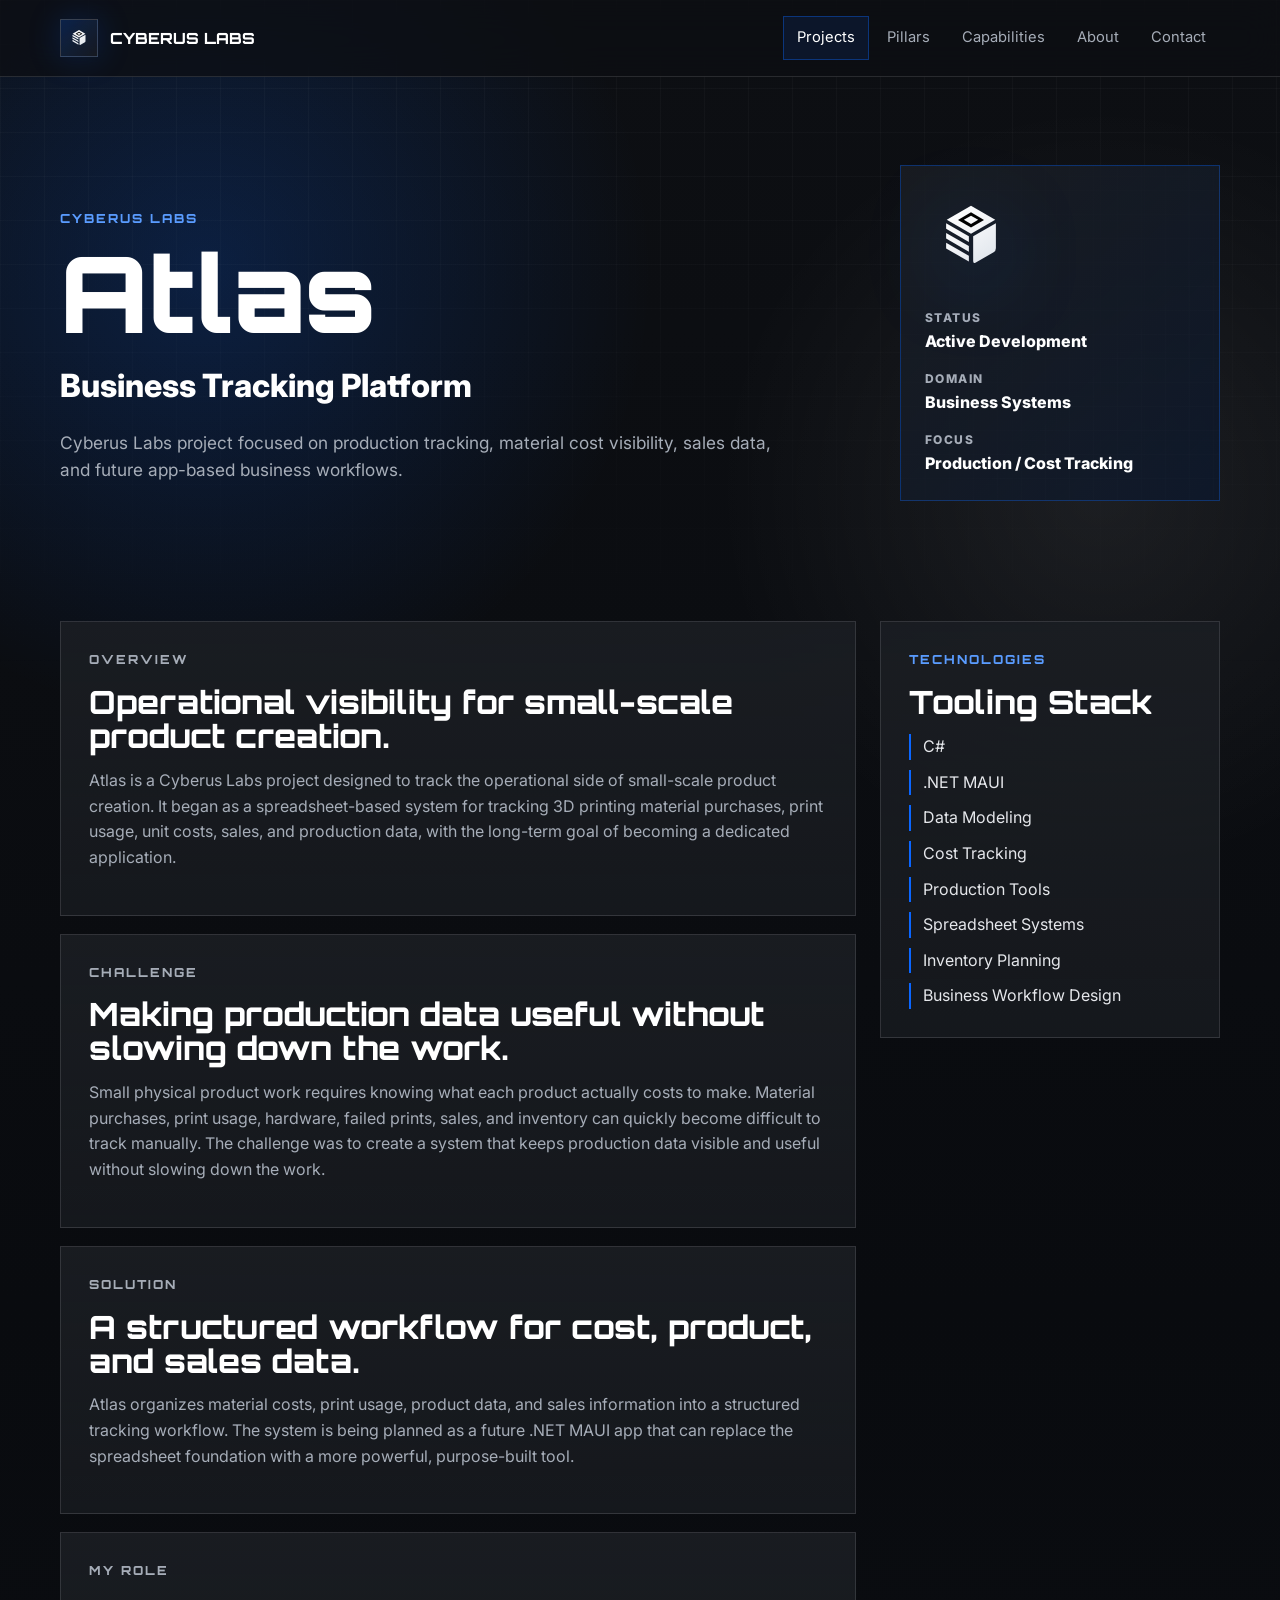
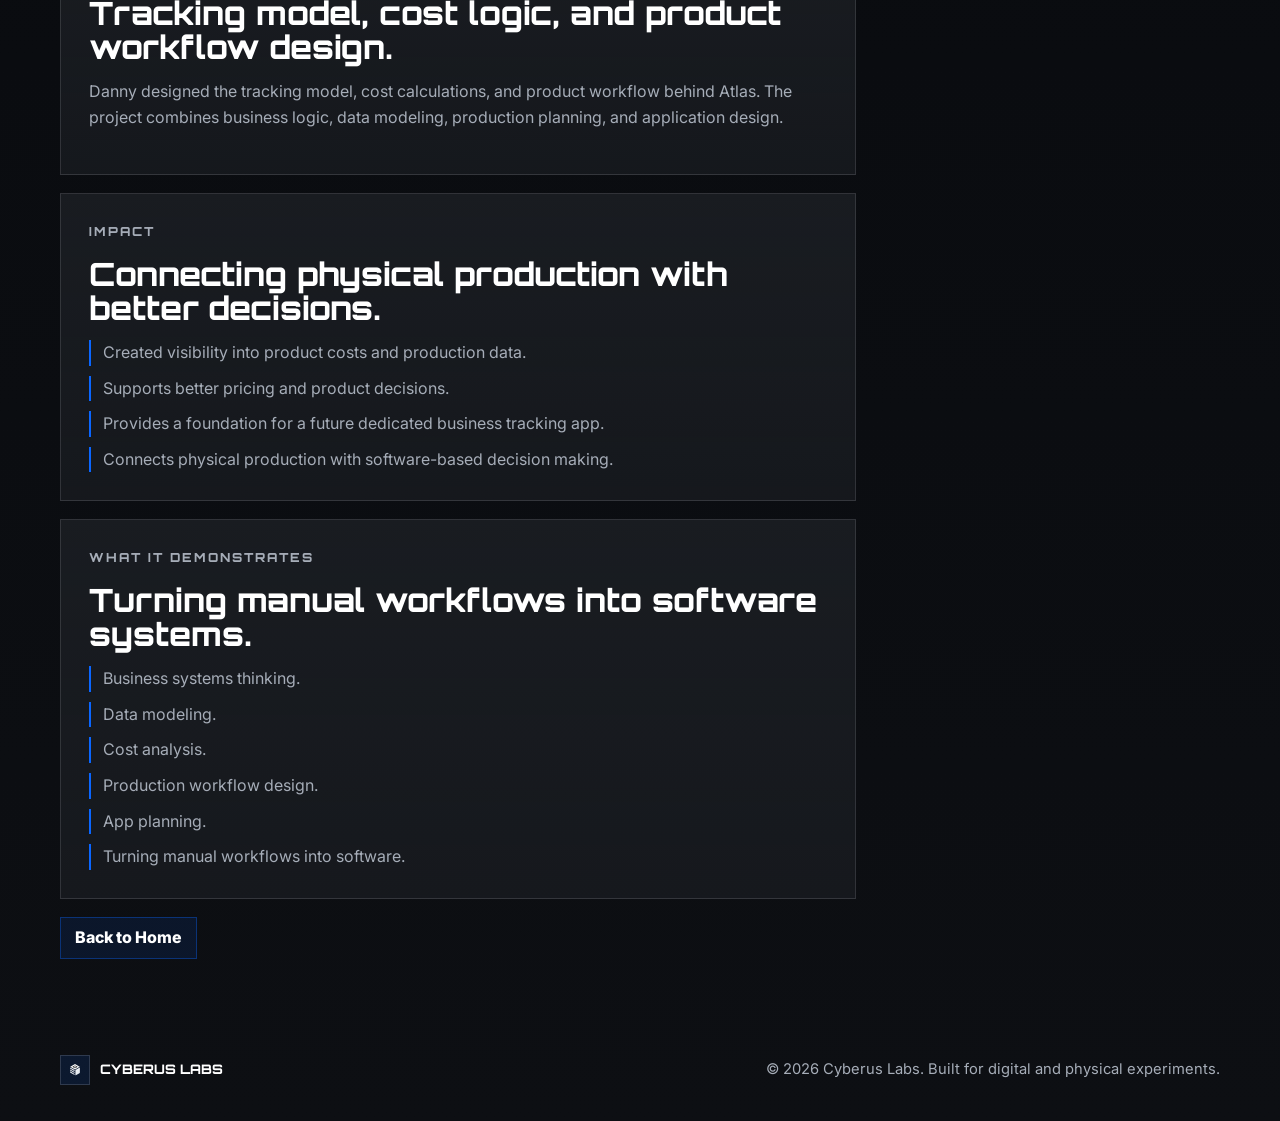
==== projects/atlas.html @ 406e0c1b "Link project cards and polish project nav states" ====
<!DOCTYPE html>
<html lang="en">
<head>
  <meta charset="UTF-8">
  <meta name="viewport" content="width=device-width, initial-scale=1.0">
  <meta name="description" content="Atlas project detail page for Cyberus Labs, focused on production tracking and business workflow design.">
  <title>Atlas | Cyberus Labs</title>
  <link rel="icon" href="../assets/logo/cyberus-cube.svg" type="image/svg+xml">
  <link rel="preconnect" href="https://fonts.googleapis.com">
  <link rel="preconnect" href="https://fonts.gstatic.com" crossorigin>
  <link href="https://fonts.googleapis.com/css2?family=Inter:wght@400;500;600;700;800&family=Orbitron:wght@600;700;800;900&display=swap" rel="stylesheet">
  <link rel="stylesheet" href="../styles.css">
</head>
<body class="project-page">
  <div class="site-shell">
    <header class="site-header subpage-header" data-header>
      <nav class="nav subpage-nav" aria-label="Project navigation">
        <a class="brand" href="../index.html" aria-label="Cyberus Labs home">
          <img class="brand-mark" src="../assets/logo/cyberus-cube.svg" alt="" aria-hidden="true">
          <span class="brand-name">Cyberus Labs</span>
        </a>
        <div class="nav-links is-static">
          <a href="../index.html#projects" aria-current="page">Projects</a>
          <a href="../index.html#pillars">Pillars</a>
          <a href="../index.html#capabilities">Capabilities</a>
          <a href="../index.html#about">About</a>
          <a href="../index.html#contact">Contact</a>
        </div>
      </nav>
    </header>

    <main>
      <section class="section project-detail-hero">
        <div>
          <p class="eyebrow">Cyberus Labs</p>
          <h1>Atlas</h1>
          <p class="project-detail-subtitle">Business Tracking Platform</p>
          <p class="project-context">Cyberus Labs project focused on production tracking, material cost visibility, sales data, and future app-based business workflows.</p>
        </div>
        <aside class="project-meta-panel" aria-label="Atlas project summary">
          <img src="../assets/logo/cyberus-cube.svg" alt="" aria-hidden="true">
          <dl>
            <div><dt>Status</dt><dd>Active Development</dd></div>
            <div><dt>Domain</dt><dd>Business Systems</dd></div>
            <div><dt>Focus</dt><dd>Production / Cost Tracking</dd></div>
          </dl>
        </aside>
      </section>

      <section class="section project-detail-grid">
        <div class="detail-stack">
          <article class="detail-card">
            <p class="eyebrow">Overview</p>
            <h2>Operational visibility for small-scale product creation.</h2>
            <p>Atlas is a Cyberus Labs project designed to track the operational side of small-scale product creation. It began as a spreadsheet-based system for tracking 3D printing material purchases, print usage, unit costs, sales, and production data, with the long-term goal of becoming a dedicated application.</p>
          </article>
          <article class="detail-card">
            <p class="eyebrow">Challenge</p>
            <h2>Making production data useful without slowing down the work.</h2>
            <p>Small physical product work requires knowing what each product actually costs to make. Material purchases, print usage, hardware, failed prints, sales, and inventory can quickly become difficult to track manually. The challenge was to create a system that keeps production data visible and useful without slowing down the work.</p>
          </article>
          <article class="detail-card">
            <p class="eyebrow">Solution</p>
            <h2>A structured workflow for cost, product, and sales data.</h2>
            <p>Atlas organizes material costs, print usage, product data, and sales information into a structured tracking workflow. The system is being planned as a future .NET MAUI app that can replace the spreadsheet foundation with a more powerful, purpose-built tool.</p>
          </article>
          <article class="detail-card">
            <p class="eyebrow">My Role</p>
            <h2>Tracking model, cost logic, and product workflow design.</h2>
            <p>Danny designed the tracking model, cost calculations, and product workflow behind Atlas. The project combines business logic, data modeling, production planning, and application design.</p>
          </article>
          <article class="detail-card">
            <p class="eyebrow">Impact</p>
            <h2>Connecting physical production with better decisions.</h2>
            <ul class="detail-list">
              <li>Created visibility into product costs and production data.</li>
              <li>Supports better pricing and product decisions.</li>
              <li>Provides a foundation for a future dedicated business tracking app.</li>
              <li>Connects physical production with software-based decision making.</li>
            </ul>
          </article>
          <article class="detail-card">
            <p class="eyebrow">What It Demonstrates</p>
            <h2>Turning manual workflows into software systems.</h2>
            <ul class="detail-list">
              <li>Business systems thinking.</li>
              <li>Data modeling.</li>
              <li>Cost analysis.</li>
              <li>Production workflow design.</li>
              <li>App planning.</li>
              <li>Turning manual workflows into software.</li>
            </ul>
          </article>
          <a class="back-link" href="../index.html#projects">Back to Home</a>
        </div>

        <aside class="technology-card">
          <p class="eyebrow">Technologies</p>
          <h2>Tooling Stack</h2>
          <ul class="technology-list">
            <li>C#</li>
            <li>.NET MAUI</li>
            <li>Data Modeling</li>
            <li>Cost Tracking</li>
            <li>Production Tools</li>
            <li>Spreadsheet Systems</li>
            <li>Inventory Planning</li>
            <li>Business Workflow Design</li>
          </ul>
        </aside>
      </section>
    </main>

    <footer class="site-footer">
      <a class="footer-brand" href="../index.html" aria-label="Cyberus Labs home">
        <img src="../assets/logo/cyberus-cube.svg" alt="" aria-hidden="true">
        <span>Cyberus Labs</span>
      </a>
      <p>&copy; <span data-year></span> Cyberus Labs. Built for digital and physical experiments.</p>
    </footer>
  </div>
  <script src="../script.js"></script>
</body>
</html>
---- styles.css ----
:root {
  --bg: #0d0f13;
  --surface: #1a1d22;
  --surface-2: #242933;
  --accent: #0a66ff;
  --accent-soft: #5a9cff;
  --text: #e5e7eb;
  --white: #ffffff;
  --muted: #a6adb8;
  --line: rgba(229, 231, 235, 0.13);
  --shadow: rgba(10, 102, 255, 0.22);
  --max-width: 1160px;
}

* {
  box-sizing: border-box;
}

html {
  scroll-behavior: smooth;
}

body {
  margin: 0;
  min-width: 320px;
  color: var(--text);
  font-family: Inter, ui-sans-serif, system-ui, -apple-system, BlinkMacSystemFont, "Segoe UI", sans-serif;
  background:
    radial-gradient(circle at 16% 10%, rgba(10, 102, 255, 0.2), transparent 28rem),
    radial-gradient(circle at 86% 18%, rgba(255, 255, 255, 0.07), transparent 24rem),
    linear-gradient(180deg, var(--bg) 0%, #090b0f 48%, var(--bg) 100%);
  line-height: 1.6;
}

body::before {
  position: fixed;
  inset: 0;
  z-index: -2;
  content: "";
  background-image:
    linear-gradient(rgba(229, 231, 235, 0.035) 1px, transparent 1px),
    linear-gradient(90deg, rgba(229, 231, 235, 0.035) 1px, transparent 1px);
  background-size: 44px 44px;
  mask-image: linear-gradient(to bottom, #000 0%, transparent 78%);
}

a {
  color: inherit;
  text-decoration: none;
}

img {
  display: block;
  max-width: 100%;
}

.site-shell {
  overflow: hidden;
}

.site-header {
  position: sticky;
  top: 0;
  z-index: 20;
  border-bottom: 1px solid transparent;
  background: rgba(13, 15, 19, 0.72);
  backdrop-filter: blur(18px);
  transition: border-color 180ms ease, background 180ms ease;
}

.site-header.is-scrolled {
  border-color: var(--line);
  background: rgba(13, 15, 19, 0.92);
}

.nav {
  display: flex;
  align-items: center;
  justify-content: space-between;
  width: min(100% - 40px, var(--max-width));
  min-height: 76px;
  margin: 0 auto;
}

.brand,
.footer-brand,
h1,
h2,
h3,
.eyebrow,
.button,
.panel-topline,
.telemetry,
.status-grid strong,
.pillars-grid span,
.card-index,
.status-badge,
.capability-icon,
.about-stats span {
  font-family: Orbitron, Inter, ui-sans-serif, system-ui, sans-serif;
}

.brand {
  display: inline-flex;
  align-items: center;
  gap: 12px;
  font-weight: 800;
  text-transform: uppercase;
}

.brand-mark {
  width: 38px;
  height: 38px;
  padding: 6px;
  border: 1px solid rgba(229, 231, 235, 0.18);
  background: linear-gradient(135deg, rgba(10, 102, 255, 0.22), rgba(255, 255, 255, 0.04));
  box-shadow: 0 0 34px rgba(10, 102, 255, 0.2);
}

.brand-name {
  color: var(--white);
  font-size: 0.96rem;
}

.nav-links {
  display: flex;
  align-items: center;
  gap: 4px;
}

.nav-links.is-static {
  display: flex;
}

.nav-links a {
  border: 1px solid transparent;
  padding: 9px 13px;
  color: var(--muted);
  font-size: 0.92rem;
  transition: color 180ms ease, border-color 180ms ease, background 180ms ease;
}

.nav-links a:hover,
.nav-links a:focus-visible,
.nav-links a[aria-current="page"] {
  border-color: rgba(10, 102, 255, 0.38);
  color: var(--white);
  background: rgba(10, 102, 255, 0.1);
  outline: none;
}

.nav-toggle {
  display: none;
  width: 44px;
  height: 44px;
  border: 1px solid var(--line);
  background: rgba(26, 29, 34, 0.86);
  color: var(--text);
}

.nav-toggle span:not(.sr-only) {
  display: block;
  width: 18px;
  height: 2px;
  margin: 4px auto;
  background: currentColor;
}

.sr-only {
  position: absolute;
  width: 1px;
  height: 1px;
  padding: 0;
  overflow: hidden;
  clip: rect(0, 0, 0, 0);
  white-space: nowrap;
  border: 0;
}

.section {
  width: min(100% - 40px, var(--max-width));
  margin: 0 auto;
  padding: 96px 0;
}

.hero {
  position: relative;
  display: grid;
  grid-template-columns: minmax(0, 620px) minmax(320px, 430px);
  gap: clamp(32px, 5vw, 72px);
  align-items: center;
  justify-content: space-between;
  min-height: calc(100vh - 76px);
  padding-top: 64px;
}

.hero-grid {
  position: absolute;
  inset: 42px -120px auto auto;
  width: 560px;
  height: 420px;
  border: 1px solid rgba(10, 102, 255, 0.18);
  background:
    linear-gradient(rgba(10, 102, 255, 0.08) 1px, transparent 1px),
    linear-gradient(90deg, rgba(10, 102, 255, 0.08) 1px, transparent 1px);
  background-size: 28px 28px;
  opacity: 0.55;
  transform: perspective(700px) rotateX(58deg) rotateZ(-28deg);
  transform-origin: center;
}

.hero-content {
  position: relative;
  z-index: 1;
  max-width: 620px;
  min-width: 0;
}

.eyebrow {
  margin: 0 0 16px;
  color: var(--accent-soft);
  font-size: 0.78rem;
  font-weight: 800;
  letter-spacing: 0.16em;
  text-transform: uppercase;
}

h1,
h2,
h3,
p {
  margin-top: 0;
}

h1 {
  max-width: 620px;
  margin-bottom: 18px;
  color: var(--white);
  font-size: clamp(3rem, 8.8vw, 6.45rem);
  font-weight: 900;
  line-height: 0.92;
  overflow-wrap: anywhere;
}

h2 {
  max-width: 780px;
  margin-bottom: 18px;
  color: var(--white);
  font-size: clamp(2rem, 4vw, 3.35rem);
  font-weight: 800;
  line-height: 1.06;
}

h3 {
  margin-bottom: 12px;
  color: var(--white);
  font-size: 1.35rem;
  line-height: 1.2;
}

.hero-statement {
  max-width: 620px;
  margin-bottom: 18px;
  color: var(--white);
  font-family: Orbitron, Inter, ui-sans-serif, system-ui, sans-serif;
  font-size: clamp(1.45rem, 3.3vw, 2.45rem);
  font-weight: 800;
  line-height: 1.05;
  text-transform: uppercase;
}

.hero-kicker {
  margin-bottom: 12px;
  color: var(--text);
  font-size: clamp(1.35rem, 3vw, 2.1rem);
  font-weight: 800;
}

.hero-copy {
  max-width: 600px;
  margin-bottom: 32px;
  color: var(--muted);
  font-size: 1.15rem;
}

.button {
  display: inline-flex;
  align-items: center;
  justify-content: center;
  min-height: 48px;
  border: 1px solid rgba(10, 102, 255, 0.72);
  padding: 0 22px;
  font-weight: 800;
  transition: transform 180ms ease, box-shadow 180ms ease, background 180ms ease;
}

.primary-button {
  color: var(--white);
  background: linear-gradient(135deg, var(--accent), #6ca7ff);
  box-shadow: 0 16px 42px var(--shadow);
}

.primary-button:hover,
.primary-button:focus-visible {
  box-shadow: 0 20px 52px rgba(10, 102, 255, 0.3);
  outline: none;
  transform: translateY(-2px);
}

.hero-panel {
  position: relative;
  width: 100%;
  max-width: 430px;
  min-height: 520px;
  padding: 26px;
  overflow: hidden;
  border: 1px solid rgba(10, 102, 255, 0.34);
  background:
    linear-gradient(135deg, rgba(26, 29, 34, 0.96), rgba(12, 24, 45, 0.78)),
    linear-gradient(rgba(229, 231, 235, 0.045) 1px, transparent 1px),
    linear-gradient(90deg, rgba(229, 231, 235, 0.045) 1px, transparent 1px);
  background-size: auto, 24px 24px, 24px 24px;
  box-shadow: inset 0 0 50px rgba(10, 102, 255, 0.08), 0 24px 80px rgba(0, 0, 0, 0.36);
}

.scanline {
  position: absolute;
  inset: 0;
  background: linear-gradient(180deg, transparent, rgba(10, 102, 255, 0.14), transparent);
  animation: scan 5s linear infinite;
}

.panel-topline,
.telemetry {
  position: relative;
  z-index: 1;
  display: flex;
  justify-content: space-between;
  color: var(--muted);
  font-size: 0.78rem;
  font-weight: 800;
  letter-spacing: 0.14em;
}

.hero-logo-stage {
  position: relative;
  display: grid;
  min-height: 280px;
  place-items: center;
}

.hero-logo-stage::before,
.hero-logo-stage::after,
.logo-ring {
  position: absolute;
  content: "";
  border: 1px solid rgba(229, 231, 235, 0.14);
  transform: rotate(45deg);
}

.hero-logo-stage::before {
  width: 196px;
  height: 196px;
  border-color: rgba(10, 102, 255, 0.36);
}

.hero-logo-stage::after {
  width: 270px;
  height: 270px;
}

.logo-ring {
  width: 330px;
  height: 108px;
  border-color: rgba(10, 102, 255, 0.22);
  transform: rotate(-16deg);
}

.hero-logo-stage img {
  position: relative;
  z-index: 1;
  width: min(42vw, 185px);
  filter: drop-shadow(0 18px 42px rgba(10, 102, 255, 0.28));
}

.status-grid {
  position: relative;
  z-index: 1;
  display: grid;
  gap: 10px;
  margin: 0 0 26px;
}

.status-grid div {
  display: flex;
  justify-content: space-between;
  gap: 18px;
  border: 1px solid rgba(229, 231, 235, 0.12);
  padding: 12px 14px;
  background: rgba(13, 15, 19, 0.5);
}

.status-grid span {
  color: var(--muted);
  font-size: 0.78rem;
  text-transform: uppercase;
}

.status-grid strong {
  color: var(--white);
  font-size: 0.78rem;
  text-align: right;
  text-transform: uppercase;
}

.section-heading {
  margin-bottom: 34px;
}

.section-heading h2 {
  margin-bottom: 0;
}

.pillars-section {
  padding-top: 34px;
}

.pillars-grid,
.project-grid,
.capability-grid {
  display: grid;
  grid-template-columns: repeat(3, minmax(0, 1fr));
  gap: 18px;
}

.project-grid {
  grid-template-columns: repeat(2, minmax(0, 1fr));
  gap: 20px;
}

.pillars-grid article {
  position: relative;
  min-height: 260px;
  padding: 28px;
  overflow: hidden;
  border: 1px solid var(--line);
  background:
    linear-gradient(135deg, rgba(26, 29, 34, 0.96), rgba(13, 15, 19, 0.74)),
    linear-gradient(rgba(10, 102, 255, 0.06) 1px, transparent 1px),
    linear-gradient(90deg, rgba(10, 102, 255, 0.06) 1px, transparent 1px);
  background-size: auto, 30px 30px, 30px 30px;
}

.pillars-grid article::after {
  position: absolute;
  right: -34px;
  bottom: -50px;
  width: 150px;
  height: 150px;
  content: "";
  border: 1px solid rgba(10, 102, 255, 0.22);
  transform: rotate(45deg);
}

.pillars-grid span,
.card-index {
  color: var(--accent-soft);
  font-size: 0.82rem;
  font-weight: 900;
  letter-spacing: 0.18em;
}

.pillars-grid h3 {
  margin: 66px 0 14px;
  font-size: clamp(1.6rem, 3vw, 2.5rem);
}

.pillars-grid p {
  margin: 0;
  color: var(--muted);
  font-size: 1.05rem;
  font-weight: 700;
}

.project-card,
.capability-grid article,
.about-stats,
.contact-section {
  border: 1px solid var(--line);
  background: linear-gradient(180deg, rgba(26, 29, 34, 0.96), rgba(26, 29, 34, 0.72));
}

.project-card {
  display: flex;
  min-height: 430px;
  flex-direction: column;
  padding: 26px;
  transition: border-color 180ms ease, transform 180ms ease, box-shadow 180ms ease;
}

.project-card-link {
  color: inherit;
}

.project-card.flagship {
  border-color: rgba(10, 102, 255, 0.46);
  background:
    linear-gradient(135deg, rgba(10, 102, 255, 0.16), transparent 42%),
    linear-gradient(180deg, rgba(26, 29, 34, 0.98), rgba(26, 29, 34, 0.76));
  box-shadow: inset 0 0 42px rgba(10, 102, 255, 0.08);
}

.project-card:hover {
  border-color: rgba(10, 102, 255, 0.46);
  box-shadow: 0 18px 54px rgba(0, 0, 0, 0.22);
  transform: translateY(-4px);
}

.card-topline {
  display: flex;
  align-items: flex-start;
  justify-content: space-between;
  gap: 16px;
  margin-bottom: 54px;
}

.status-badge {
  border: 1px solid rgba(10, 102, 255, 0.4);
  padding: 5px 8px;
  color: var(--white);
  font-size: 0.62rem;
  font-weight: 800;
  line-height: 1.25;
  text-align: right;
  background: rgba(10, 102, 255, 0.12);
}

.status-badge.live {
  border-color: rgba(229, 231, 235, 0.28);
  background: rgba(255, 255, 255, 0.08);
}

.flagship-badge {
  border-color: rgba(10, 102, 255, 0.72);
  background: rgba(10, 102, 255, 0.22);
}

.project-category {
  margin: 0 0 8px;
  color: var(--accent-soft);
  font-size: 0.78rem;
  font-weight: 800;
  letter-spacing: 0.12em;
  text-transform: uppercase;
}

.project-subtitle {
  margin: -4px 0 18px;
  color: var(--text);
  font-weight: 800;
}

.project-card p,
.capability-grid p,
.about-copy p,
.contact-section h2,
.site-footer {
  color: var(--muted);
}

.tag-list {
  display: flex;
  flex-wrap: wrap;
  gap: 8px;
  margin: auto 0 0;
  padding: 0;
  list-style: none;
}

.tag-list li {
  border: 1px solid rgba(229, 231, 235, 0.12);
  padding: 5px 8px;
  color: var(--text);
  font-size: 0.78rem;
  font-weight: 700;
  background: rgba(13, 15, 19, 0.42);
}

.capability-band {
  width: 100%;
  max-width: none;
  padding-right: max(20px, calc((100vw - var(--max-width)) / 2));
  padding-left: max(20px, calc((100vw - var(--max-width)) / 2));
  border-top: 1px solid var(--line);
  border-bottom: 1px solid var(--line);
  background: rgba(26, 29, 34, 0.36);
}

.capability-grid {
  grid-template-columns: repeat(4, minmax(0, 1fr));
}

.capability-grid article {
  min-height: 250px;
  padding: 24px;
}

.capability-icon {
  display: inline-grid;
  width: 48px;
  height: 48px;
  margin-bottom: 28px;
  place-items: center;
  border: 1px solid rgba(10, 102, 255, 0.38);
  color: var(--accent-soft);
  font-size: 0.86rem;
  font-weight: 900;
  background: rgba(10, 102, 255, 0.1);
}

.about-section {
  display: grid;
  grid-template-columns: minmax(0, 1fr) 360px;
  gap: 54px;
  align-items: start;
}

.about-copy p {
  max-width: 760px;
  font-size: 1.04rem;
}

.about-stats {
  display: grid;
  gap: 1px;
  padding: 1px;
  background: var(--line);
}

.about-stats div {
  padding: 24px;
  background: var(--surface);
}

.about-stats span {
  display: block;
  margin-bottom: 10px;
  color: var(--accent-soft);
  font-size: 0.86rem;
  font-weight: 900;
  letter-spacing: 0.16em;
}

.about-stats p {
  margin: 0;
  color: var(--text);
  font-weight: 700;
}

.contact-section {
  display: flex;
  align-items: center;
  justify-content: space-between;
  gap: 28px;
  margin-bottom: 52px;
  padding: 34px;
}

.contact-section h2 {
  max-width: 660px;
  margin: 0;
}

.contact-links {
  display: flex;
  flex-wrap: wrap;
  gap: 10px;
  justify-content: flex-end;
}

.contact-links a {
  display: inline-flex;
  min-height: 44px;
  align-items: center;
  border: 1px solid rgba(10, 102, 255, 0.36);
  padding: 0 16px;
  color: var(--white);
  background: rgba(10, 102, 255, 0.1);
  font-weight: 800;
}

.contact-links a:hover,
.contact-links a:focus-visible {
  border-color: rgba(10, 102, 255, 0.72);
  outline: none;
}

.site-footer {
  display: flex;
  align-items: center;
  justify-content: space-between;
  gap: 20px;
  width: min(100% - 40px, var(--max-width));
  margin: 0 auto;
  padding: 0 0 36px;
  font-size: 0.92rem;
}

.site-footer p {
  margin: 0;
}

.footer-brand {
  display: inline-flex;
  align-items: center;
  gap: 10px;
  color: var(--white);
  font-size: 0.82rem;
  font-weight: 800;
  text-transform: uppercase;
}

.footer-brand img {
  width: 30px;
  height: 30px;
  padding: 5px;
  border: 1px solid rgba(229, 231, 235, 0.16);
  background: rgba(10, 102, 255, 0.12);
}

.project-page {
  min-height: 100vh;
}

.subpage-header {
  border-bottom-color: var(--line);
}

.project-detail-hero {
  display: grid;
  grid-template-columns: minmax(0, 1fr) 320px;
  gap: clamp(28px, 5vw, 64px);
  align-items: end;
  padding-top: 88px;
}

.project-detail-hero h1 {
  max-width: 760px;
  font-size: clamp(3rem, 9vw, 6.6rem);
}

.project-detail-subtitle {
  max-width: 720px;
  margin-bottom: 18px;
  color: var(--white);
  font-size: clamp(1.25rem, 2.5vw, 2rem);
  font-weight: 800;
}

.project-context {
  max-width: 720px;
  color: var(--muted);
  font-size: 1.08rem;
}

.project-meta-panel {
  border: 1px solid rgba(10, 102, 255, 0.34);
  padding: 24px;
  background:
    linear-gradient(135deg, rgba(26, 29, 34, 0.96), rgba(12, 24, 45, 0.78)),
    linear-gradient(rgba(229, 231, 235, 0.045) 1px, transparent 1px),
    linear-gradient(90deg, rgba(229, 231, 235, 0.045) 1px, transparent 1px);
  background-size: auto, 24px 24px, 24px 24px;
}

.project-meta-panel img {
  width: 92px;
  margin-bottom: 26px;
  filter: drop-shadow(0 18px 42px rgba(10, 102, 255, 0.28));
}

.project-meta-panel dl {
  display: grid;
  gap: 14px;
  margin: 0;
}

.project-meta-panel dt {
  color: var(--muted);
  font-size: 0.75rem;
  font-weight: 800;
  letter-spacing: 0.12em;
  text-transform: uppercase;
}

.project-meta-panel dd {
  margin: 2px 0 0;
  color: var(--white);
  font-weight: 800;
}

.project-detail-grid {
  display: grid;
  grid-template-columns: minmax(0, 1fr) minmax(260px, 340px);
  gap: 24px;
  align-items: start;
  padding-top: 24px;
}

.detail-stack {
  display: grid;
  gap: 18px;
}

.detail-card,
.technology-card {
  border: 1px solid var(--line);
  padding: 28px;
  background: linear-gradient(180deg, rgba(26, 29, 34, 0.96), rgba(26, 29, 34, 0.72));
}

.detail-card h2,
.technology-card h2 {
  margin-bottom: 14px;
  font-size: clamp(1.35rem, 2.5vw, 2rem);
}

.detail-card p,
.detail-card li {
  color: var(--muted);
}

.detail-list,
.technology-list {
  display: grid;
  gap: 10px;
  margin: 0;
  padding: 0;
  list-style: none;
}

.detail-list li,
.technology-list li {
  border-left: 2px solid var(--accent);
  padding-left: 12px;
}

.technology-card {
  position: sticky;
  top: 100px;
}

.back-link {
  display: inline-flex;
  width: fit-content;
  min-height: 42px;
  align-items: center;
  border: 1px solid rgba(10, 102, 255, 0.36);
  padding: 0 14px;
  color: var(--white);
  background: rgba(10, 102, 255, 0.1);
  font-weight: 800;
}

@keyframes scan {
  from {
    transform: translateY(-100%);
  }

  to {
    transform: translateY(100%);
  }
}

@media (max-width: 1100px) {
  .hero {
    grid-template-columns: 1fr;
    min-height: auto;
  }

  .hero-content {
    max-width: 760px;
  }

  h1,
  .hero-statement {
    max-width: 760px;
  }

  .hero-panel {
    max-width: none;
  }
}

@media (max-width: 900px) {
  .nav {
    min-height: 68px;
  }

  .nav-toggle {
    display: block;
  }

  .nav-links {
    position: absolute;
    top: 68px;
    right: 20px;
    left: 20px;
    display: none;
    flex-direction: column;
    align-items: stretch;
    border: 1px solid var(--line);
    padding: 10px;
    background: rgba(13, 15, 19, 0.96);
  }

  .nav-links.is-open {
    display: flex;
  }

  .nav-links.is-static {
    position: static;
    display: flex;
    flex-direction: row;
    flex-wrap: wrap;
    justify-content: flex-end;
    width: auto;
    border: 0;
    padding: 0;
    background: transparent;
  }

  .nav-links a {
    padding: 12px;
  }

  .section {
    padding: 72px 0;
  }

  .hero {
    padding-top: 62px;
  }

  .hero-panel {
    min-height: 440px;
  }

  .pillars-grid,
  .capability-grid,
  .about-section {
    grid-template-columns: 1fr;
  }

  .project-grid,
  .project-detail-hero,
  .project-detail-grid {
    grid-template-columns: 1fr;
  }

  .project-card,
  .capability-grid article {
    min-height: auto;
  }

  .technology-card {
    position: static;
  }

  .card-topline {
    margin-bottom: 34px;
  }

  .about-section {
    gap: 26px;
  }

  .contact-section,
  .site-footer {
    align-items: flex-start;
    flex-direction: column;
  }

  .contact-links {
    justify-content: flex-start;
  }
}

@media (max-width: 560px) {
  .nav,
  .section,
  .site-footer {
    width: min(100% - 28px, var(--max-width));
  }

  .subpage-nav {
    flex-wrap: wrap;
    gap: 10px;
    padding: 14px 0;
  }

  .nav-links.is-static {
    justify-content: flex-start;
  }

  .brand-name {
    font-size: 0.78rem;
  }

  h1 {
    font-size: clamp(2.45rem, 14vw, 4.5rem);
  }

  h2 {
    font-size: 2rem;
  }

  .hero-copy {
    font-size: 1rem;
  }

  .hero-panel {
    min-height: 410px;
    padding: 18px;
  }

  .hero-logo-stage {
    min-height: 210px;
  }

  .hero-logo-stage::before {
    width: 145px;
    height: 145px;
  }

  .hero-logo-stage::after {
    width: 198px;
    height: 198px;
  }

  .logo-ring {
    width: 230px;
    height: 82px;
  }

  .hero-logo-stage img {
    width: 124px;
  }

  .status-grid div {
    display: grid;
    gap: 3px;
  }

  .status-grid strong {
    text-align: left;
  }

  .telemetry {
    display: grid;
    gap: 8px;
  }

  .contact-section {
    padding: 24px;
  }

  .card-topline,
  .status-grid div {
    align-items: flex-start;
  }

  .status-badge {
    max-width: 150px;
  }
}
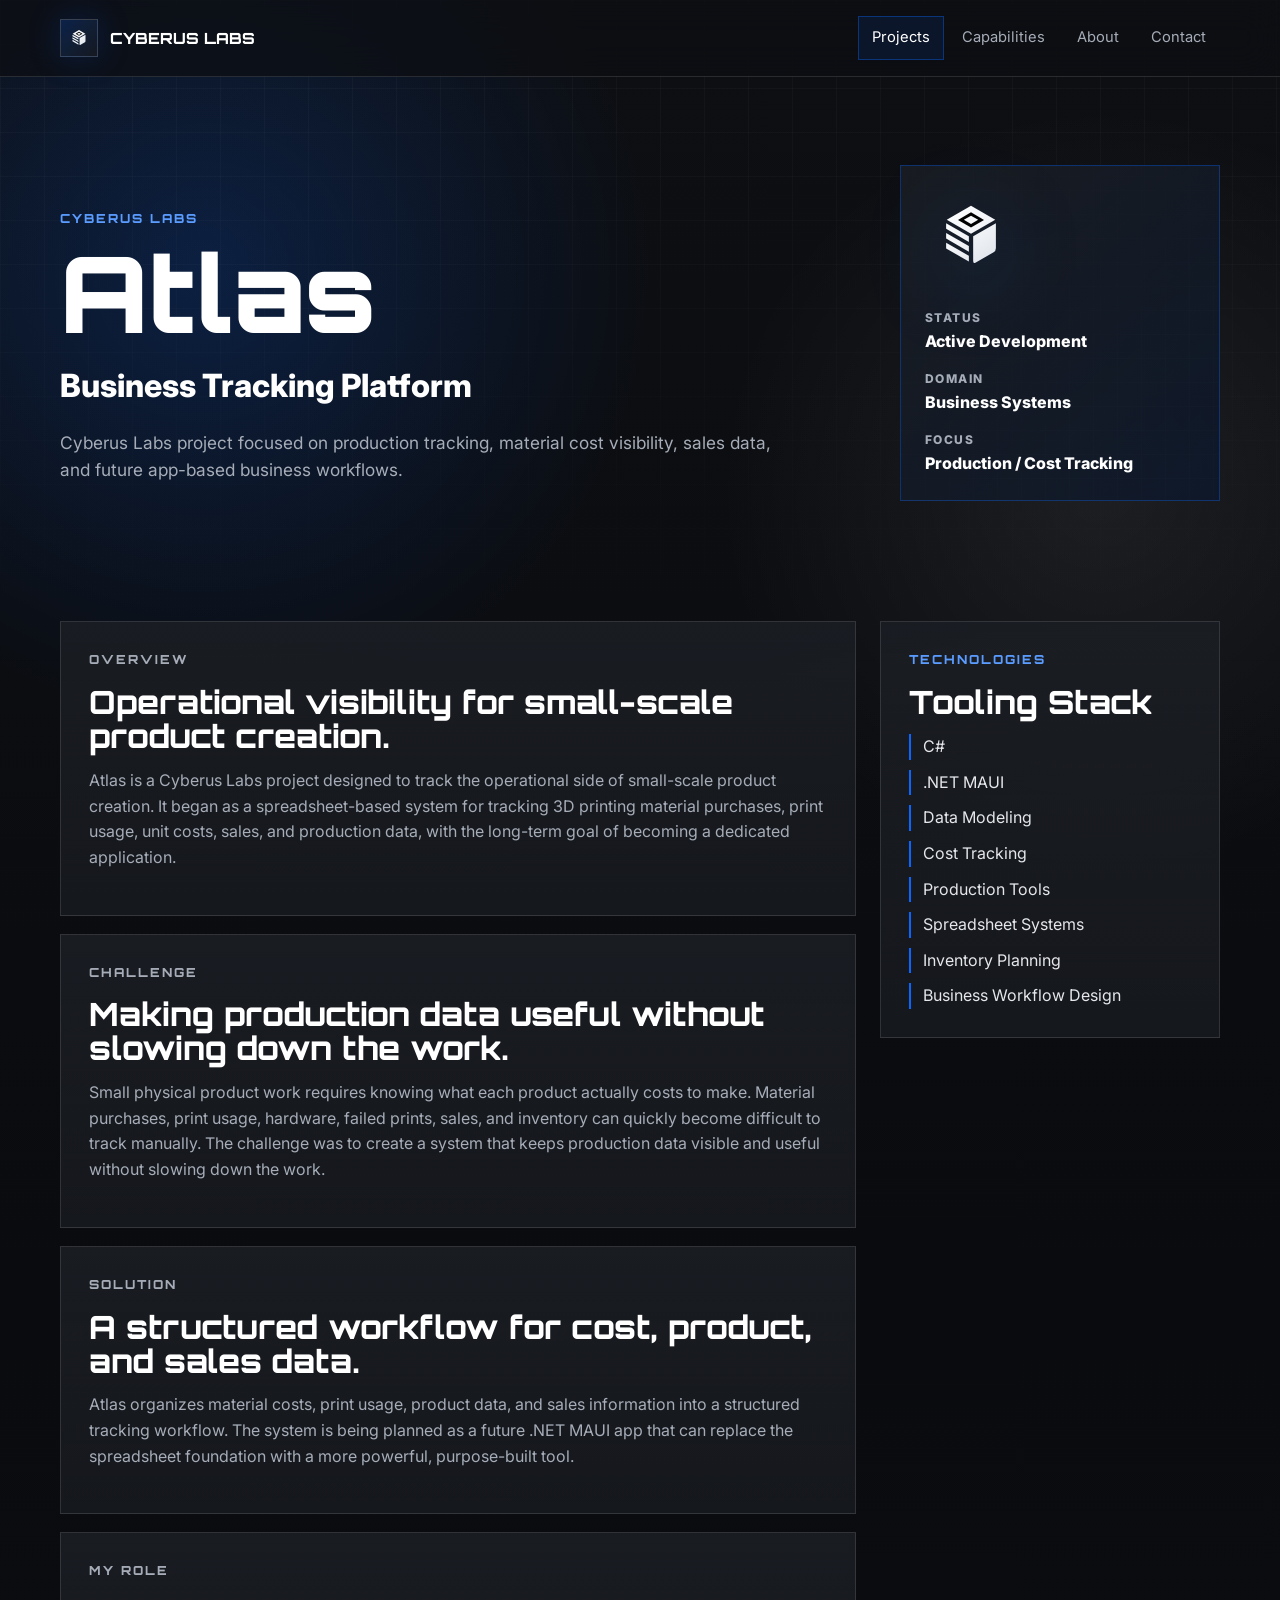
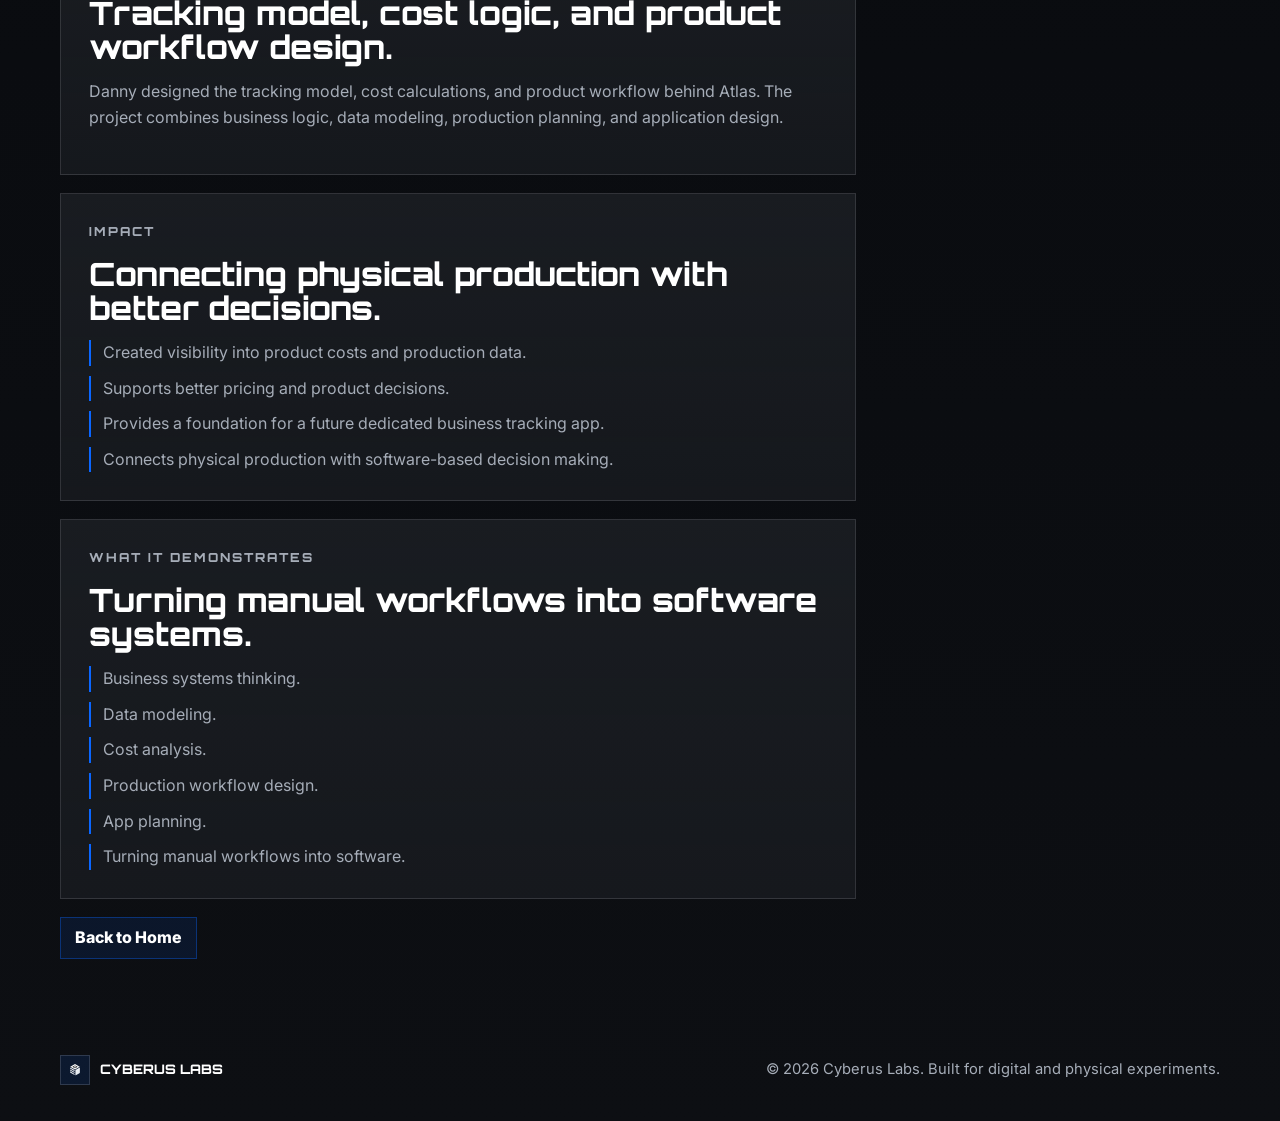
==== commit 551988dc: "Redesign hero and remove pillars section" ====
--- a/projects/atlas.html
+++ b/projects/atlas.html
@@ -21,7 +21,6 @@
         </a>
         <div class="nav-links is-static">
           <a href="../index.html#projects" aria-current="page">Projects</a>
-          <a href="../index.html#pillars">Pillars</a>
           <a href="../index.html#capabilities">Capabilities</a>
           <a href="../index.html#about">About</a>
           <a href="../index.html#contact">Contact</a>
--- a/styles.css
+++ b/styles.css
@@ -18,6 +18,7 @@
 
 html {
   scroll-behavior: smooth;
+  scroll-padding-top: 96px;
 }
 
 body {
@@ -90,8 +91,6 @@
 .eyebrow,
 .button,
 .panel-topline,
-.telemetry,
-.status-grid strong,
 .pillars-grid span,
 .card-index,
 .status-badge,
@@ -181,6 +180,7 @@
   width: min(100% - 40px, var(--max-width));
   margin: 0 auto;
   padding: 96px 0;
+  scroll-margin-top: 96px;
 }
 
 .hero {
@@ -190,8 +190,9 @@
   gap: clamp(32px, 5vw, 72px);
   align-items: center;
   justify-content: space-between;
-  min-height: calc(100vh - 76px);
-  padding-top: 64px;
+  min-height: 0;
+  padding-top: clamp(26px, 4vw, 46px);
+  padding-bottom: clamp(44px, 6vw, 72px);
 }
 
 .hero-grid {
@@ -260,27 +261,21 @@
 
 .hero-statement {
   max-width: 620px;
-  margin-bottom: 18px;
+  margin-bottom: 16px;
   color: var(--white);
   font-family: Orbitron, Inter, ui-sans-serif, system-ui, sans-serif;
   font-size: clamp(1.45rem, 3.3vw, 2.45rem);
   font-weight: 800;
   line-height: 1.05;
   text-transform: uppercase;
-}
-
-.hero-kicker {
-  margin-bottom: 12px;
-  color: var(--text);
-  font-size: clamp(1.35rem, 3vw, 2.1rem);
-  font-weight: 800;
 }
 
 .hero-copy {
   max-width: 600px;
   margin-bottom: 32px;
   color: var(--muted);
-  font-size: 1.15rem;
+  font-size: clamp(1.08rem, 2vw, 1.32rem);
+  font-weight: 700;
 }
 
 .button {
@@ -311,106 +306,190 @@
   position: relative;
   width: 100%;
   max-width: 430px;
-  min-height: 520px;
   padding: 26px;
   overflow: hidden;
-  border: 1px solid rgba(10, 102, 255, 0.34);
+  border: 1px solid rgba(229, 231, 235, 0.08);
   background:
-    linear-gradient(135deg, rgba(26, 29, 34, 0.96), rgba(12, 24, 45, 0.78)),
+    radial-gradient(circle at 50% 45%, rgba(10, 102, 255, 0.16), transparent 16rem),
+    linear-gradient(135deg, rgba(26, 29, 34, 0.72), rgba(12, 24, 45, 0.42)),
     linear-gradient(rgba(229, 231, 235, 0.045) 1px, transparent 1px),
     linear-gradient(90deg, rgba(229, 231, 235, 0.045) 1px, transparent 1px);
   background-size: auto, 24px 24px, 24px 24px;
-  box-shadow: inset 0 0 50px rgba(10, 102, 255, 0.08), 0 24px 80px rgba(0, 0, 0, 0.36);
-}
-
-.scanline {
+  box-shadow: inset 0 0 54px rgba(10, 102, 255, 0.07), 0 24px 80px rgba(0, 0, 0, 0.24);
+}
+
+.model-panel {
+  min-height: 0;
+  padding: 28px 28px 24px;
+}
+
+.model-panel::before,
+.model-panel::after {
   position: absolute;
-  inset: 0;
-  background: linear-gradient(180deg, transparent, rgba(10, 102, 255, 0.14), transparent);
-  animation: scan 5s linear infinite;
-}
-
-.panel-topline,
-.telemetry {
-  position: relative;
-  z-index: 1;
-  display: flex;
-  justify-content: space-between;
-  color: var(--muted);
-  font-size: 0.78rem;
-  font-weight: 800;
-  letter-spacing: 0.14em;
-}
-
-.hero-logo-stage {
-  position: relative;
-  display: grid;
-  min-height: 280px;
-  place-items: center;
-}
-
-.hero-logo-stage::before,
-.hero-logo-stage::after,
-.logo-ring {
-  position: absolute;
+  width: 62px;
+  height: 62px;
   content: "";
-  border: 1px solid rgba(229, 231, 235, 0.14);
-  transform: rotate(45deg);
-}
-
-.hero-logo-stage::before {
-  width: 196px;
-  height: 196px;
-  border-color: rgba(10, 102, 255, 0.36);
-}
-
-.hero-logo-stage::after {
-  width: 270px;
-  height: 270px;
-}
-
-.logo-ring {
-  width: 330px;
-  height: 108px;
-  border-color: rgba(10, 102, 255, 0.22);
-  transform: rotate(-16deg);
-}
-
-.hero-logo-stage img {
-  position: relative;
-  z-index: 1;
-  width: min(42vw, 185px);
-  filter: drop-shadow(0 18px 42px rgba(10, 102, 255, 0.28));
-}
-
-.status-grid {
+  pointer-events: none;
+}
+
+.model-panel::before {
+  top: 0;
+  left: 0;
+  border-top: 1px solid rgba(10, 102, 255, 0.46);
+  border-left: 1px solid rgba(10, 102, 255, 0.46);
+}
+
+.model-panel::after {
+  right: 0;
+  bottom: 0;
+  border-right: 1px solid rgba(10, 102, 255, 0.28);
+  border-bottom: 1px solid rgba(10, 102, 255, 0.28);
+}
+
+.brand-diagram {
   position: relative;
   z-index: 1;
   display: grid;
-  gap: 10px;
-  margin: 0 0 26px;
-}
-
-.status-grid div {
-  display: flex;
-  justify-content: space-between;
-  gap: 18px;
-  border: 1px solid rgba(229, 231, 235, 0.12);
-  padding: 12px 14px;
-  background: rgba(13, 15, 19, 0.5);
-}
-
-.status-grid span {
+  min-height: 340px;
+  place-items: center;
+  margin: 0 auto;
+}
+
+.brand-diagram::before {
+  position: absolute;
+  inset: 58px;
+  content: "";
+  border: 1px solid rgba(229, 231, 235, 0.045);
+  transform: rotate(45deg);
+}
+
+.diagram-cube {
+  position: relative;
+  z-index: 3;
+  width: min(70%, 262px);
+  filter: drop-shadow(0 24px 58px rgba(10, 102, 255, 0.34));
+}
+
+.emblem-diamond,
+.callout-line {
+  position: absolute;
+  pointer-events: none;
+}
+
+.emblem-diamond {
+  border: 1px solid rgba(10, 102, 255, 0.09);
+  transform: rotate(45deg);
+}
+
+.diamond-large {
+  width: 220px;
+  height: 220px;
+}
+
+.diamond-small {
+  width: 132px;
+  height: 132px;
+  border-color: rgba(229, 231, 235, 0.055);
+}
+
+.callout {
+  position: absolute;
+  z-index: 4;
+  max-width: 132px;
+}
+
+.callout h2 {
+  margin: 0 0 5px;
+  color: var(--white);
+  font-size: 0.92rem;
+  line-height: 1;
+}
+
+.callout p {
+  margin: 0;
   color: var(--muted);
   font-size: 0.78rem;
-  text-transform: uppercase;
-}
-
-.status-grid strong {
-  color: var(--white);
-  font-size: 0.78rem;
-  text-align: right;
-  text-transform: uppercase;
+  font-weight: 700;
+  line-height: 1.22;
+  white-space: nowrap;
+}
+
+.callout-design {
+  top: 28px;
+  right: 34px;
+}
+
+.callout-build {
+  bottom: 28px;
+  left: 18px;
+}
+
+.callout-solve {
+  right: 18px;
+  bottom: 28px;
+  text-align: center;
+}
+
+.callout-line {
+  z-index: 2;
+  height: 1px;
+  background: linear-gradient(90deg, transparent, rgba(229, 231, 235, 0.32), rgba(10, 102, 255, 0.5), transparent);
+  opacity: 0.64;
+  transform-origin: center;
+}
+
+.design-line {
+  top: 116px;
+  right: 126px;
+  width: 78px;
+  transform: rotate(37deg);
+}
+
+.build-line {
+  bottom: 132px;
+  left: 104px;
+  width: 116px;
+  transform: rotate(-24deg);
+}
+
+.solve-line {
+  right: 104px;
+  bottom: 132px;
+  width: 116px;
+  transform: rotate(24deg);
+}
+
+.face-highlight {
+  position: absolute;
+  z-index: 2;
+  pointer-events: none;
+  opacity: 0.42;
+  filter: blur(12px);
+}
+
+.highlight-design {
+  top: 88px;
+  width: 118px;
+  height: 54px;
+  background: radial-gradient(ellipse, rgba(10, 102, 255, 0.28), transparent 70%);
+}
+
+.highlight-build {
+  bottom: 104px;
+  left: 122px;
+  width: 86px;
+  height: 112px;
+  background: radial-gradient(ellipse, rgba(10, 102, 255, 0.18), transparent 72%);
+  transform: rotate(28deg);
+}
+
+.highlight-solve {
+  right: 122px;
+  bottom: 104px;
+  width: 86px;
+  height: 112px;
+  background: radial-gradient(ellipse, rgba(10, 102, 255, 0.2), transparent 72%);
+  transform: rotate(-28deg);
 }
 
 .section-heading {
@@ -419,6 +498,10 @@
 
 .section-heading h2 {
   margin-bottom: 0;
+}
+
+#projects {
+  padding-top: clamp(42px, 6vw, 72px);
 }
 
 .pillars-section {
@@ -862,20 +945,11 @@
   font-weight: 800;
 }
 
-@keyframes scan {
-  from {
-    transform: translateY(-100%);
-  }
-
-  to {
-    transform: translateY(100%);
-  }
-}
-
 @media (max-width: 1100px) {
   .hero {
     grid-template-columns: 1fr;
     min-height: auto;
+    padding-bottom: 48px;
   }
 
   .hero-content {
@@ -888,7 +962,7 @@
   }
 
   .hero-panel {
-    max-width: none;
+    max-width: 560px;
   }
 }
 
@@ -939,11 +1013,12 @@
   }
 
   .hero {
-    padding-top: 62px;
+    padding-top: 24px;
+    padding-bottom: 40px;
   }
 
   .hero-panel {
-    min-height: 440px;
+    min-height: 0;
   }
 
   .pillars-grid,
@@ -1020,53 +1095,97 @@
   }
 
   .hero-panel {
-    min-height: 410px;
     padding: 18px;
   }
 
-  .hero-logo-stage {
-    min-height: 210px;
-  }
-
-  .hero-logo-stage::before {
-    width: 145px;
-    height: 145px;
-  }
-
-  .hero-logo-stage::after {
-    width: 198px;
-    height: 198px;
-  }
-
-  .logo-ring {
-    width: 230px;
+  .brand-diagram {
+    min-height: 300px;
+  }
+
+  .diagram-cube {
+    width: min(66%, 198px);
+  }
+
+  .diamond-large {
+    width: 168px;
+    height: 168px;
+  }
+
+  .diamond-small {
+    width: 108px;
+    height: 108px;
+  }
+
+  .callout {
+    max-width: 112px;
+  }
+
+  .callout h2 {
+    font-size: 0.78rem;
+  }
+
+  .callout p {
+    font-size: 0.68rem;
+  }
+
+  .callout-design {
+    top: 20px;
+    right: 10px;
+  }
+
+  .callout-build {
+    bottom: 18px;
+    left: 0;
+  }
+
+  .callout-solve {
+    right: 0;
+    bottom: 18px;
+  }
+
+  .design-line {
+    top: 90px;
+    right: 82px;
+    width: 58px;
+  }
+
+  .build-line {
+    bottom: 100px;
+    left: 68px;
+    width: 78px;
+  }
+
+  .solve-line {
+    right: 68px;
+    bottom: 100px;
+    width: 78px;
+  }
+
+  .highlight-design {
+    top: 84px;
+    width: 86px;
+    height: 40px;
+  }
+
+  .highlight-build {
+    bottom: 94px;
+    left: 76px;
+    width: 64px;
     height: 82px;
   }
 
-  .hero-logo-stage img {
-    width: 124px;
-  }
-
-  .status-grid div {
-    display: grid;
-    gap: 3px;
-  }
-
-  .status-grid strong {
-    text-align: left;
-  }
-
-  .telemetry {
-    display: grid;
-    gap: 8px;
+  .highlight-solve {
+    right: 76px;
+    bottom: 94px;
+    width: 64px;
+    height: 82px;
   }
 
   .contact-section {
     padding: 24px;
   }
 
-  .card-topline,
-  .status-grid div {
+  .card-topline {
     align-items: flex-start;
   }
 
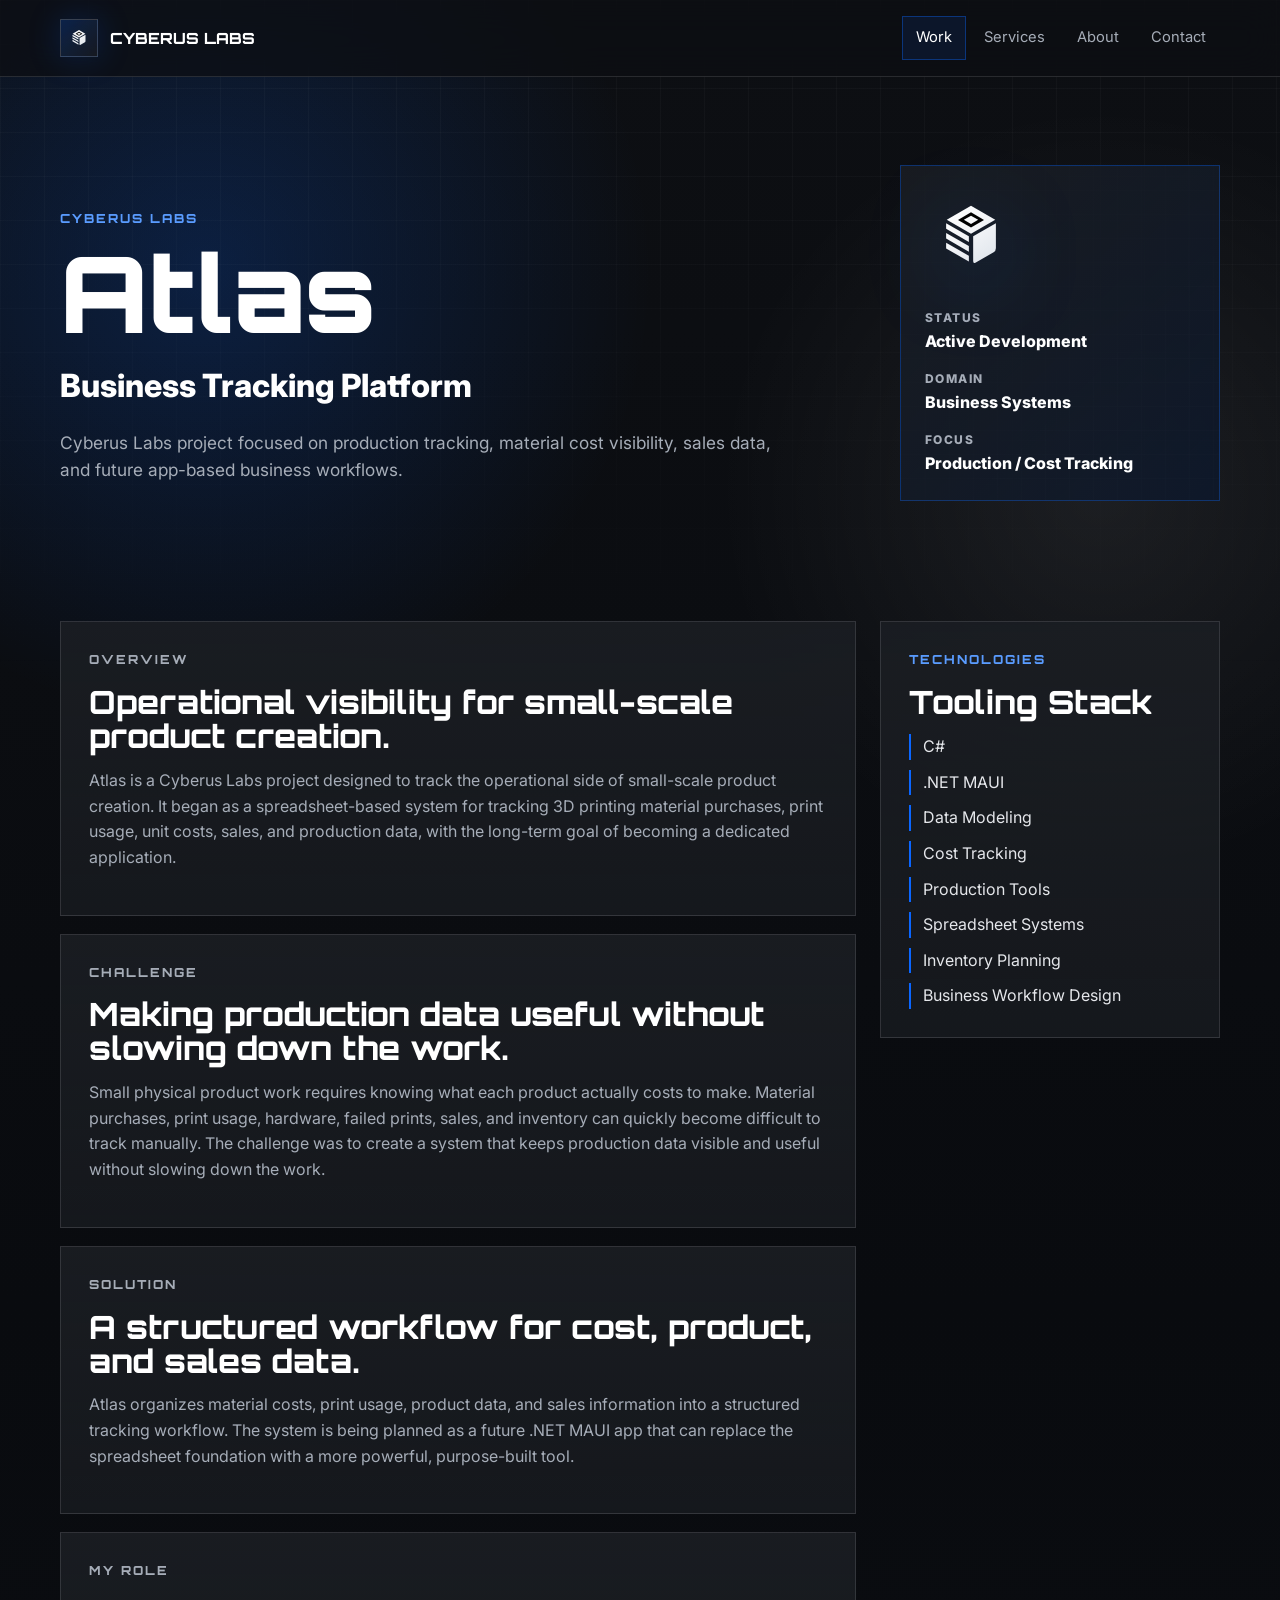
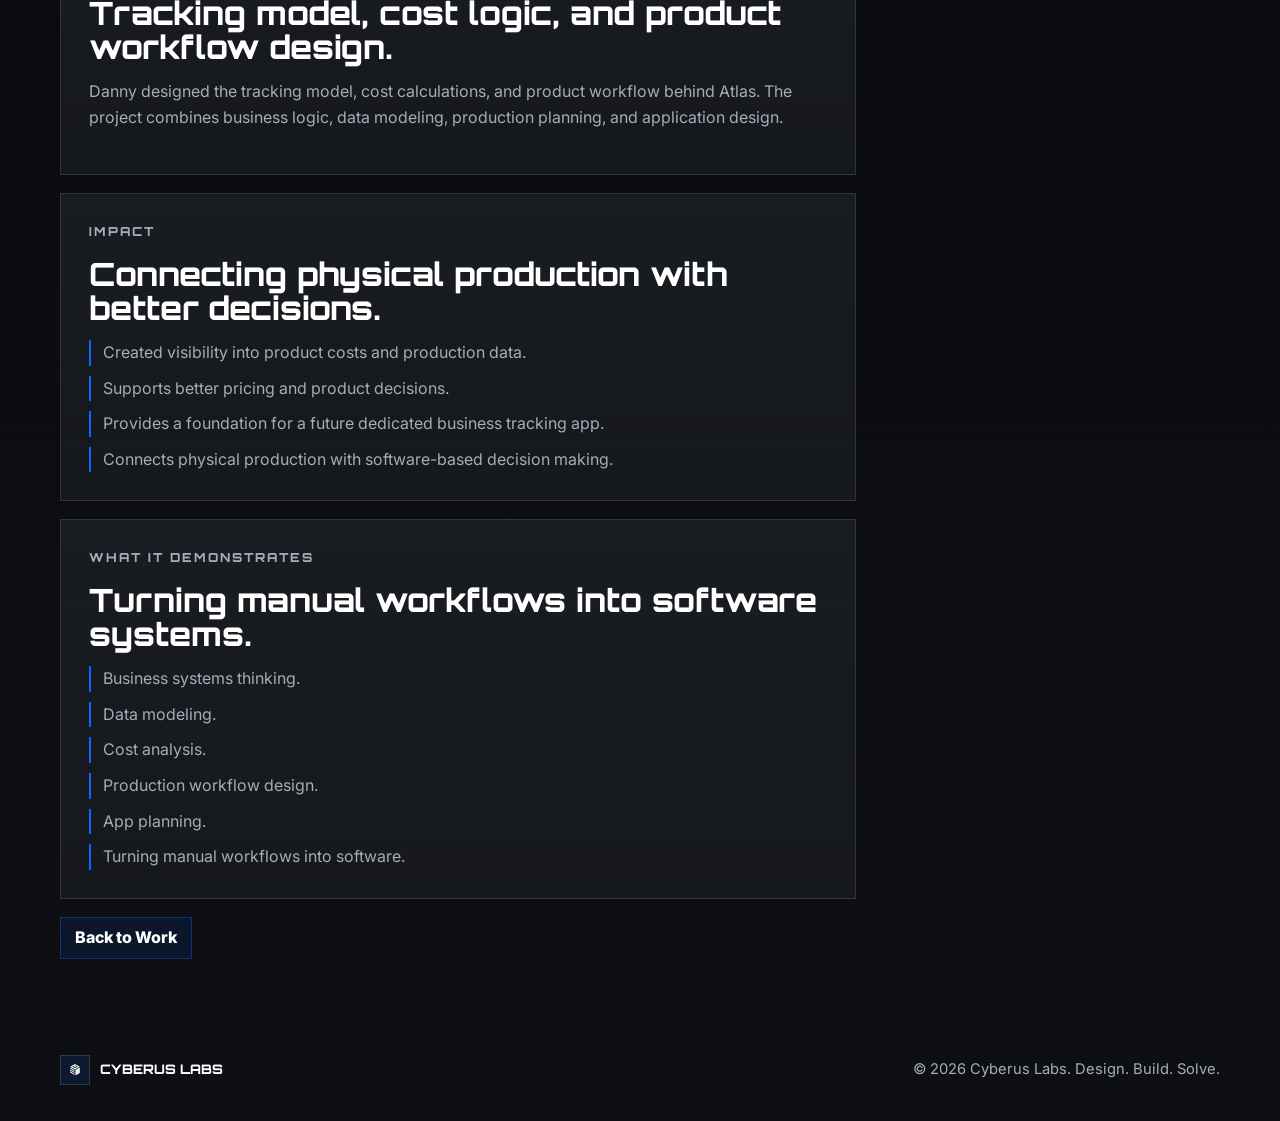
==== commit 9333cdb7: "Reposition studio branding and restructure service offerings" ====
--- a/projects/atlas.html
+++ b/projects/atlas.html
@@ -20,8 +20,8 @@
           <span class="brand-name">Cyberus Labs</span>
         </a>
         <div class="nav-links is-static">
-          <a href="../index.html#projects" aria-current="page">Projects</a>
-          <a href="../index.html#capabilities">Capabilities</a>
+          <a href="../work.html" aria-current="page">Work</a>
+          <a href="../index.html#services">Services</a>
           <a href="../index.html#about">About</a>
           <a href="../index.html#contact">Contact</a>
         </div>
@@ -90,7 +90,7 @@
               <li>Turning manual workflows into software.</li>
             </ul>
           </article>
-          <a class="back-link" href="../index.html#projects">Back to Home</a>
+          <a class="back-link" href="../work.html">Back to Work</a>
         </div>
 
         <aside class="technology-card">
@@ -115,7 +115,7 @@
         <img src="../assets/logo/cyberus-cube.svg" alt="" aria-hidden="true">
         <span>Cyberus Labs</span>
       </a>
-      <p>&copy; <span data-year></span> Cyberus Labs. Built for digital and physical experiments.</p>
+      <p>&copy; <span data-year></span> Cyberus Labs. Design. Build. Solve.</p>
     </footer>
   </div>
   <script src="../script.js"></script>
--- a/styles.css
+++ b/styles.css
@@ -295,11 +295,25 @@
   box-shadow: 0 16px 42px var(--shadow);
 }
 
+.secondary-button {
+  color: var(--text);
+  background: rgba(229, 231, 235, 0.04);
+  border-color: rgba(229, 231, 235, 0.18);
+}
+
 .primary-button:hover,
-.primary-button:focus-visible {
+.primary-button:focus-visible,
+.secondary-button:hover,
+.secondary-button:focus-visible {
   box-shadow: 0 20px 52px rgba(10, 102, 255, 0.3);
   outline: none;
   transform: translateY(-2px);
+}
+
+.hero-actions {
+  display: flex;
+  flex-wrap: wrap;
+  gap: 12px;
 }
 
 .hero-panel {
@@ -492,6 +506,87 @@
   transform: rotate(-28deg);
 }
 
+.brand-panel {
+  min-height: 0;
+  padding: 28px 28px 24px;
+}
+
+.brand-panel::before,
+.brand-panel::after {
+  position: absolute;
+  width: 62px;
+  height: 62px;
+  content: "";
+  pointer-events: none;
+}
+
+.brand-panel::before {
+  top: 0;
+  left: 0;
+  border-top: 1px solid rgba(10, 102, 255, 0.46);
+  border-left: 1px solid rgba(10, 102, 255, 0.46);
+}
+
+.brand-panel::after {
+  right: 0;
+  bottom: 0;
+  border-right: 1px solid rgba(10, 102, 255, 0.28);
+  border-bottom: 1px solid rgba(10, 102, 255, 0.28);
+}
+
+.brand-emblem {
+  position: relative;
+  z-index: 1;
+  display: grid;
+  min-height: 320px;
+  place-items: center;
+  margin: 0 auto;
+}
+
+.brand-emblem::before {
+  position: absolute;
+  inset: 52px;
+  content: "";
+  border: 1px solid rgba(229, 231, 235, 0.06);
+  transform: rotate(45deg);
+}
+
+.brand-emblem img {
+  position: relative;
+  z-index: 2;
+  width: min(70%, 260px);
+  filter: drop-shadow(0 24px 58px rgba(10, 102, 255, 0.34));
+}
+
+.emblem-line {
+  position: absolute;
+  pointer-events: none;
+  background: linear-gradient(90deg, transparent, rgba(10, 102, 255, 0.24), transparent);
+}
+
+.line-horizontal {
+  width: 86%;
+  height: 1px;
+}
+
+.line-vertical {
+  width: 1px;
+  height: 86%;
+  background: linear-gradient(180deg, transparent, rgba(10, 102, 255, 0.2), transparent);
+}
+
+.emblem-caption {
+  position: relative;
+  z-index: 1;
+  margin: -4px 0 0;
+  color: var(--muted);
+  font-family: Orbitron, Inter, ui-sans-serif, system-ui, sans-serif;
+  font-size: 0.74rem;
+  font-weight: 800;
+  letter-spacing: 0.16em;
+  text-align: center;
+}
+
 .section-heading {
   margin-bottom: 34px;
 }
@@ -502,6 +597,32 @@
 
 #projects {
   padding-top: clamp(42px, 6vw, 72px);
+}
+
+.section-link {
+  display: inline-flex;
+  width: fit-content;
+  min-height: 42px;
+  align-items: center;
+  margin-top: 26px;
+  border: 1px solid rgba(10, 102, 255, 0.36);
+  padding: 0 14px;
+  color: var(--white);
+  background: rgba(10, 102, 255, 0.1);
+  font-weight: 800;
+}
+
+.section-link:hover,
+.section-link:focus-visible {
+  border-color: rgba(10, 102, 255, 0.72);
+  outline: none;
+}
+
+.split-heading {
+  display: flex;
+  align-items: end;
+  justify-content: space-between;
+  gap: 24px;
 }
 
 .pillars-section {
@@ -565,6 +686,22 @@
   font-weight: 700;
 }
 
+.studio-pillars .pillars-grid article {
+  min-height: auto;
+}
+
+.studio-pillars .pillars-grid h3 {
+  margin-top: 48px;
+}
+
+.studio-pillars .pillars-grid strong {
+  color: var(--text);
+}
+
+.featured-grid {
+  grid-template-columns: repeat(3, minmax(0, 1fr));
+}
+
 .project-card,
 .capability-grid article,
 .about-stats,
@@ -579,6 +716,10 @@
   flex-direction: column;
   padding: 26px;
   transition: border-color 180ms ease, transform 180ms ease, box-shadow 180ms ease;
+}
+
+.featured-grid .project-card {
+  min-height: 390px;
 }
 
 .project-card-link {
@@ -667,6 +808,49 @@
   font-size: 0.78rem;
   font-weight: 700;
   background: rgba(13, 15, 19, 0.42);
+}
+
+.built-grid,
+.work-group-grid {
+  display: grid;
+  grid-template-columns: repeat(2, minmax(0, 1fr));
+  gap: 20px;
+}
+
+.built-card {
+  display: flex;
+  min-height: 260px;
+  flex-direction: column;
+  align-items: flex-start;
+  border: 1px solid var(--line);
+  padding: 28px;
+  color: inherit;
+  background:
+    linear-gradient(135deg, rgba(10, 102, 255, 0.11), transparent 46%),
+    linear-gradient(180deg, rgba(26, 29, 34, 0.96), rgba(26, 29, 34, 0.72));
+  transition: border-color 180ms ease, transform 180ms ease, box-shadow 180ms ease;
+}
+
+.built-card:hover,
+.built-card:focus-visible {
+  border-color: rgba(10, 102, 255, 0.46);
+  box-shadow: 0 18px 54px rgba(0, 0, 0, 0.22);
+  outline: none;
+  transform: translateY(-4px);
+}
+
+.built-card .status-badge {
+  margin-bottom: 46px;
+}
+
+.built-card p {
+  color: var(--muted);
+}
+
+.card-cta {
+  margin-top: auto;
+  color: var(--accent-soft);
+  font-weight: 800;
 }
 
 .capability-band {
@@ -754,6 +938,12 @@
   margin: 0;
 }
 
+.contact-copy p:not(.eyebrow) {
+  max-width: 620px;
+  margin: 16px 0 0;
+  color: var(--muted);
+}
+
 .contact-links {
   display: flex;
   flex-wrap: wrap;
@@ -770,6 +960,11 @@
   color: var(--white);
   background: rgba(10, 102, 255, 0.1);
   font-weight: 800;
+}
+
+.contact-links .primary-contact {
+  border-color: rgba(10, 102, 255, 0.72);
+  background: linear-gradient(135deg, var(--accent), #6ca7ff);
 }
 
 .contact-links a:hover,
@@ -813,6 +1008,23 @@
 
 .project-page {
   min-height: 100vh;
+}
+
+.work-page-hero {
+  padding-top: 88px;
+  padding-bottom: 48px;
+}
+
+.work-page-hero h1 {
+  max-width: 900px;
+}
+
+.work-group {
+  padding-top: 36px;
+}
+
+.work-group + .work-group {
+  padding-top: 72px;
 }
 
 .subpage-header {
@@ -1022,15 +1234,23 @@
   }
 
   .pillars-grid,
+  .featured-grid,
   .capability-grid,
   .about-section {
     grid-template-columns: 1fr;
   }
 
   .project-grid,
+  .built-grid,
+  .work-group-grid,
   .project-detail-hero,
   .project-detail-grid {
     grid-template-columns: 1fr;
+  }
+
+  .split-heading {
+    align-items: flex-start;
+    flex-direction: column;
   }
 
   .project-card,
@@ -1098,6 +1318,28 @@
     padding: 18px;
   }
 
+  .hero-actions {
+    align-items: stretch;
+    flex-direction: column;
+  }
+
+  .hero-actions .button {
+    width: 100%;
+  }
+
+  .brand-emblem {
+    min-height: 260px;
+  }
+
+  .brand-emblem img {
+    width: min(72%, 196px);
+  }
+
+  .emblem-caption {
+    font-size: 0.66rem;
+    letter-spacing: 0.14em;
+  }
+
   .brand-diagram {
     min-height: 300px;
   }
